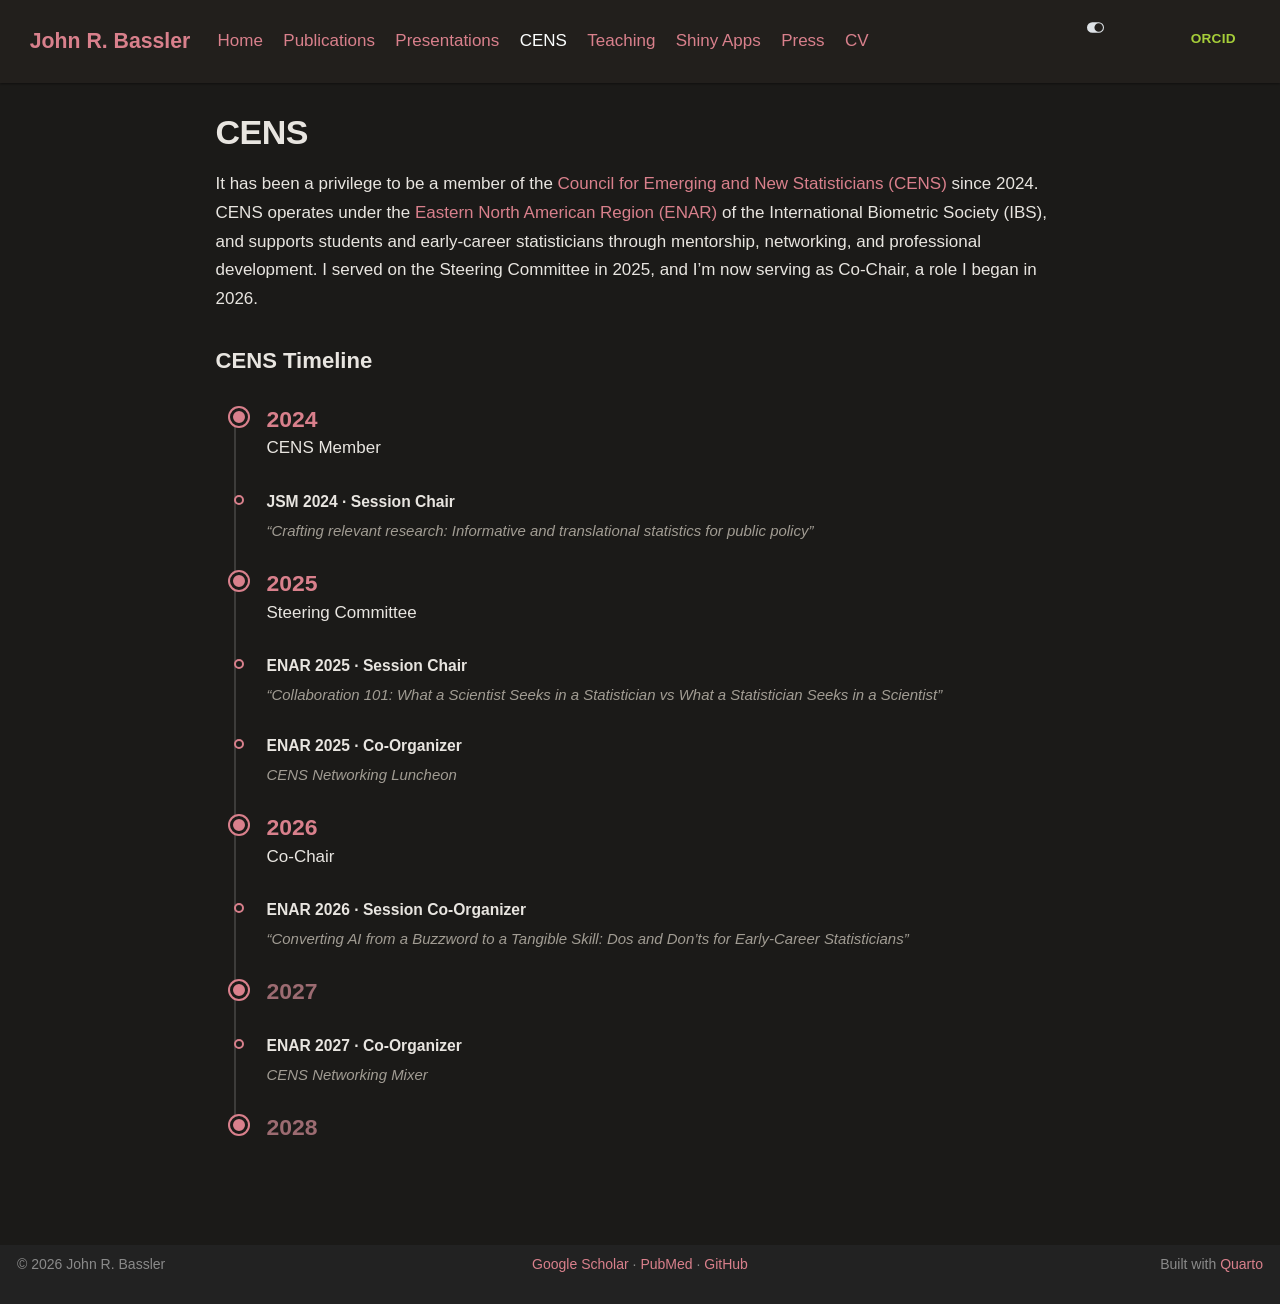
==== cens.html @ 7fc3a3b0 "deploy: a7e126a57ec2db578ddbc0d10b28a6a146c300bd" ====
<!DOCTYPE html>
<html xmlns="http://www.w3.org/1999/xhtml" lang="en" xml:lang="en"><head>

<meta charset="utf-8">
<meta name="generator" content="quarto-1.10.18">

<meta name="viewport" content="width=device-width, initial-scale=1.0, user-scalable=yes">


<title>CENS – John R. Bassler</title>
<style>
/* Default styles provided by pandoc.
** See https://pandoc.org/MANUAL.html#variables-for-html for config info.
*/
span.smallcaps{font-variant: small-caps;}
div.columns{display: flex; gap: 1.5em;}
div.column{flex: auto;}
@media screen {
div.columns{gap: min(4vw, 1.5em);}
div.column{overflow-x: auto;}
}
div.hanging-indent{margin-left: 1.5em; text-indent: -1.5em;}
ul.task-list{list-style: none;}
ul.task-list li input[type="checkbox"] {
  width: 0.8em;
  margin: 0 0.8em 0.2em -1em; /* quarto-specific, see https://github.com/quarto-dev/quarto-cli/issues/4556 */ 
  vertical-align: middle;
}
</style>


<script src="site_libs/quarto-nav/quarto-nav.js"></script>
<script src="site_libs/quarto-nav/headroom.min.js"></script>
<script src="site_libs/clipboard/clipboard.min.js"></script>
<script src="site_libs/quarto-search/autocomplete.umd.js"></script>
<script src="site_libs/quarto-search/fuse.min.js"></script>
<script src="site_libs/quarto-search/quarto-search.js"></script>
<meta name="quarto:offset" content="./">
<link href="./files/favicon.png" rel="icon" type="image/png">
<script src="site_libs/quarto-html/quarto.js" type="module"></script>
<script src="site_libs/quarto-html/tabsets/tabsets.js" type="module"></script>
<script src="site_libs/quarto-html/popper.min.js"></script>
<script src="site_libs/quarto-html/tippy.umd.min.js"></script>
<script src="site_libs/quarto-html/anchor.min.js"></script>
<link href="site_libs/quarto-html/tippy.css" rel="stylesheet">
<link href="site_libs/quarto-html/quarto-syntax-highlighting-64a204ab8560d761af7679ceaba22944.css" rel="stylesheet" class="quarto-color-scheme" id="quarto-text-highlighting-styles">
<link href="site_libs/quarto-html/quarto-syntax-highlighting-dark-b85bc7c33db8c58e0ec93c3465666fed.css" rel="stylesheet" class="quarto-color-scheme quarto-color-alternate" id="quarto-text-highlighting-styles">
<script src="site_libs/bootstrap/bootstrap.min.js"></script>
<link href="site_libs/bootstrap/bootstrap-icons.css" rel="stylesheet">
<link href="site_libs/bootstrap/bootstrap-408814f7dd4a11d9b47707c87b409cac.min.css" rel="stylesheet" append-hash="true" class="quarto-color-scheme" id="quarto-bootstrap" data-mode="light">
<link href="site_libs/bootstrap/bootstrap-dark-299571338ad8ed2005f75380b74be24e.min.css" rel="stylesheet" append-hash="true" class="quarto-color-scheme quarto-color-alternate" id="quarto-bootstrap" data-mode="dark">
<script id="quarto-search-options" type="application/json">{
  "location": "navbar",
  "copy-button": false,
  "collapse-after": 3,
  "panel-placement": "end",
  "type": "overlay",
  "limit": 50,
  "keyboard-shortcut": [
    "f",
    "/",
    "s"
  ],
  "show-item-context": false,
  "language": {
    "search-no-results-text": "No results",
    "search-matching-documents-text": "matching documents",
    "search-copy-link-title": "Copy link to search",
    "search-hide-matches-text": "Hide additional matches",
    "search-more-match-text": "more match in this document",
    "search-more-matches-text": "more matches in this document",
    "search-clear-button-title": "Clear",
    "search-text-placeholder": "",
    "search-detached-cancel-button-title": "Cancel",
    "search-submit-button-title": "Submit",
    "search-label": "Search"
  }
}</script>
<!-- GoatCounter: lightweight, privacy-respecting page-view analytics
     (https://www.goatcounter.com). No cookies, no personal data
     retained, so no cookie-consent banner is needed. Included
     site-wide via format.html.include-in-header in _quarto.yml. -->
<script data-goatcounter="https://johnbassler.goatcounter.com/count" async="" src="//gc.zgo.at/count.js"></script>


<link rel="stylesheet" href="styles.css">
<meta property="og:title" content="CENS – John R. Bassler">
<meta property="og:description" content="Clinical Database Manager II, UAB Center for AIDS Research. Spatial and survival statistical methods for HIV care outcomes in Alabama and the Deep South.">
<meta property="og:image" content="https://www.johnrbassler.com/files/og-image.png">
<meta property="og:site_name" content="John R. Bassler">
<meta property="og:image:height" content="630">
<meta property="og:image:width" content="1200">
<meta name="twitter:title" content="CENS – John R. Bassler">
<meta name="twitter:description" content="Clinical Database Manager II, UAB Center for AIDS Research. Spatial and survival statistical methods for HIV care outcomes in Alabama and the Deep South.">
<meta name="twitter:image" content="https://www.johnrbassler.com/files/og-image.png">
<meta name="twitter:image-height" content="630">
<meta name="twitter:image-width" content="1200">
<meta name="twitter:card" content="summary_large_image">
</head>

<body class="nav-fixed fullcontent quarto-dark"><script id="quarto-html-before-body" type="application/javascript">
    const toggleBodyColorMode = (bsSheetEl) => {
      const mode = bsSheetEl.getAttribute("data-mode");
      const bodyEl = window.document.querySelector("body");
      if (mode === "dark") {
        bodyEl.classList.add("quarto-dark");
        bodyEl.classList.remove("quarto-light");
      } else {
        bodyEl.classList.add("quarto-light");
        bodyEl.classList.remove("quarto-dark");
      }
    }
    const toggleBodyColorPrimary = () => {
      const bsSheetEl = window.document.querySelector("link#quarto-bootstrap:not([rel=disabled-stylesheet])");
      if (bsSheetEl) {
        toggleBodyColorMode(bsSheetEl);
      }
    }
    const setColorSchemeToggle = (alternate) => {
      const toggles = window.document.querySelectorAll('.quarto-color-scheme-toggle');
      for (let i=0; i < toggles.length; i++) {
        const toggle = toggles[i];
        if (toggle) {
          if (alternate) {
            toggle.classList.add("alternate");
          } else {
            toggle.classList.remove("alternate");
          }
        }
      }
    };
    const toggleColorMode = (alternate) => {
      // Switch the stylesheets
      const primaryStylesheets = window.document.querySelectorAll('link.quarto-color-scheme:not(.quarto-color-alternate)');
      const alternateStylesheets = window.document.querySelectorAll('link.quarto-color-scheme.quarto-color-alternate');
      manageTransitions('#quarto-margin-sidebar .nav-link', false);
      if (alternate) {
        // note: dark is layered on light, we don't disable primary!
        enableStylesheet(alternateStylesheets);
        for (const sheetNode of alternateStylesheets) {
          if (sheetNode.id === "quarto-bootstrap") {
            toggleBodyColorMode(sheetNode);
          }
        }
      } else {
        disableStylesheet(alternateStylesheets);
        enableStylesheet(primaryStylesheets)
        toggleBodyColorPrimary();
      }
      manageTransitions('#quarto-margin-sidebar .nav-link', true);
      // Switch the toggles
      setColorSchemeToggle(alternate)
      // Hack to workaround the fact that safari doesn't
      // properly recolor the scrollbar when toggling (#1455)
      if (navigator.userAgent.indexOf('Safari') > 0 && navigator.userAgent.indexOf('Chrome') == -1) {
        manageTransitions("body", false);
        window.scrollTo(0, 1);
        setTimeout(() => {
          window.scrollTo(0, 0);
          manageTransitions("body", true);
        }, 40);
      }
    }
    const disableStylesheet = (stylesheets) => {
      for (let i=0; i < stylesheets.length; i++) {
        const stylesheet = stylesheets[i];
        stylesheet.rel = 'disabled-stylesheet';
      }
    }
    const enableStylesheet = (stylesheets) => {
      for (let i=0; i < stylesheets.length; i++) {
        const stylesheet = stylesheets[i];
        if(stylesheet.rel !== 'stylesheet') { // for Chrome, which will still FOUC without this check
          stylesheet.rel = 'stylesheet';
        }
      }
    }
    const manageTransitions = (selector, allowTransitions) => {
      const els = window.document.querySelectorAll(selector);
      for (let i=0; i < els.length; i++) {
        const el = els[i];
        if (allowTransitions) {
          el.classList.remove('notransition');
        } else {
          el.classList.add('notransition');
        }
      }
    }
    const isFileUrl = () => {
      return window.location.protocol === 'file:';
    }
    const hasAlternateSentinel = () => {
      let styleSentinel = getColorSchemeSentinel();
      if (styleSentinel !== null) {
        return styleSentinel === "alternate";
      } else {
        return false;
      }
    }
    const setStyleSentinel = (alternate) => {
      const value = alternate ? "alternate" : "default";
      if (!isFileUrl()) {
        window.localStorage.setItem("quarto-color-scheme", value);
      } else {
        localAlternateSentinel = value;
      }
    }
    const getColorSchemeSentinel = () => {
      if (!isFileUrl()) {
        const storageValue = window.localStorage.getItem("quarto-color-scheme");
        return storageValue != null ? storageValue : localAlternateSentinel;
      } else {
        return localAlternateSentinel;
      }
    }
    const toggleGiscusIfUsed = (isAlternate, darkModeDefault) => {
      const baseTheme = document.querySelector('#giscus-base-theme')?.value ?? 'light';
      const alternateTheme = document.querySelector('#giscus-alt-theme')?.value ?? 'dark';
      let newTheme = '';
      if(authorPrefersDark) {
        newTheme = isAlternate ? baseTheme : alternateTheme;
      } else {
        newTheme = isAlternate ? alternateTheme : baseTheme;
      }
      const changeGiscusTheme = () => {
        // From: https://github.com/giscus/giscus/issues/336
        const sendMessage = (message) => {
          const iframe = document.querySelector('iframe.giscus-frame');
          if (!iframe) return;
          iframe.contentWindow.postMessage({ giscus: message }, 'https://giscus.app');
        }
        sendMessage({
          setConfig: {
            theme: newTheme
          }
        });
      }
      const isGiscussLoaded = window.document.querySelector('iframe.giscus-frame') !== null;
      if (isGiscussLoaded) {
        changeGiscusTheme();
      }
    };
    const authorPrefersDark = true;
    const darkModeDefault = authorPrefersDark;
    let localAlternateSentinel = darkModeDefault ? 'alternate' : 'default';
    // Dark / light mode switch
    window.quartoToggleColorScheme = () => {
      // Read the current dark / light value
      let toAlternate = !hasAlternateSentinel();
      toggleColorMode(toAlternate);
      setStyleSentinel(toAlternate);
      toggleGiscusIfUsed(toAlternate, darkModeDefault);
      window.dispatchEvent(new Event('resize'));
    };
    // Switch to dark mode if need be
    if (hasAlternateSentinel()) {
      toggleColorMode(true);
    } else {
      toggleColorMode(false);
    }
  </script>

<div id="quarto-search-results"></div>
  <header id="quarto-header" class="headroom fixed-top">
    <nav class="navbar navbar-expand-lg " data-bs-theme="dark">
      <div class="navbar-container container-fluid">
      <div class="navbar-brand-container mx-auto">
    <a class="navbar-brand" href="./index.html">
    <span class="navbar-title">John R. Bassler</span>
    </a>
  </div>
            <div id="quarto-search" class="" title="Search"></div>
          <button class="navbar-toggler" type="button" data-bs-toggle="collapse" data-bs-target="#navbarCollapse" aria-controls="navbarCollapse" role="menu" aria-expanded="false" aria-label="Toggle navigation" onclick="if (window.quartoToggleHeadroom) { window.quartoToggleHeadroom(); }">
  <span class="navbar-toggler-icon"></span>
</button>
          <div class="collapse navbar-collapse" id="navbarCollapse">
            <ul class="navbar-nav navbar-nav-scroll me-auto">
  <li class="nav-item">
    <a class="nav-link" href="./index.html"> 
<span class="menu-text">Home</span></a>
  </li>  
  <li class="nav-item">
    <a class="nav-link" href="./publications.html"> 
<span class="menu-text">Publications</span></a>
  </li>  
  <li class="nav-item">
    <a class="nav-link" href="./talks.html"> 
<span class="menu-text">Presentations</span></a>
  </li>  
  <li class="nav-item">
    <a class="nav-link active" href="./cens.html" aria-current="page"> 
<span class="menu-text">CENS</span></a>
  </li>  
  <li class="nav-item">
    <a class="nav-link" href="./teaching.html"> 
<span class="menu-text">Teaching</span></a>
  </li>  
  <li class="nav-item">
    <a class="nav-link" href="./shiny-apps.html"> 
<span class="menu-text">Shiny Apps</span></a>
  </li>  
  <li class="nav-item">
    <a class="nav-link" href="./press.html"> 
<span class="menu-text">Press</span></a>
  </li>  
  <li class="nav-item">
    <a class="nav-link" href="./cv.html"> 
<span class="menu-text">CV</span></a>
  </li>  
</ul>
            <ul class="navbar-nav navbar-nav-scroll ms-auto">
  <li class="nav-item compact">
    <a class="nav-link" href="https://scholar.google.com/citations?user=0GkEp_cAAAAJ&amp;hl=en"> <i class="bi bi-mortarboard-fill" role="img" aria-label="Google Scholar">
</i> 
<span class="menu-text"></span></a>
  </li>  
  <li class="nav-item compact">
    <a class="nav-link" href="https://github.com/JRBassler"> <i class="bi bi-github" role="img" aria-label="GitHub">
</i> 
<span class="menu-text"></span></a>
  </li>  
  <li class="nav-item compact">
    <a class="nav-link" href="https://www.linkedin.com/in/john-bassler-drph/"> <i class="bi bi-linkedin" role="img" aria-label="LinkedIn">
</i> 
<span class="menu-text"></span></a>
  </li>  
  <li class="nav-item compact">
    <a class="nav-link" href="mailto:johnrbassler@gmail.com"> <i class="bi bi-envelope" role="img" aria-label="Email">
</i> 
<span class="menu-text"></span></a>
  </li>  
  <li class="nav-item">
    <a class="nav-link" href="https://orcid.org/0000-0003-2277-9388"> 
<span class="menu-text">ORCID</span></a>
  </li>  
</ul>
          </div> <!-- /navcollapse -->
            <div class="quarto-navbar-tools">
  <a href="" class="quarto-color-scheme-toggle quarto-navigation-tool  px-1" onclick="window.quartoToggleColorScheme(); return false;" title="Toggle dark mode"><i class="bi"></i></a>
</div>
      </div> <!-- /container-fluid -->
    </nav>
</header>
<!-- content -->
<div id="quarto-content" class="quarto-container page-columns page-rows-contents page-layout-article page-navbar">
<!-- sidebar -->
<!-- margin-sidebar -->
    
<!-- main -->
<main class="content" id="quarto-document-content">


<header id="title-block-header" class="quarto-title-block default">
<div class="quarto-title">
<h1 class="title">CENS</h1>
</div>



<div class="quarto-title-meta">

    
  
    
  </div>
  


</header>


<p>It has been a privilege to be a member of the <a href="https://cens-enar.github.io/cens_website/">Council for Emerging and New Statisticians (CENS)</a> since 2024. CENS operates under the <a href="https://www.enar.org/">Eastern North American Region (ENAR)</a> of the International Biometric Society (IBS), and supports students and early-career statisticians through mentorship, networking, and professional development. I served on the Steering Committee in 2025, and I’m now serving as Co-Chair, a role I began in 2026.</p>
<section id="cens-timeline" class="level2">
<h2 class="anchored" data-anchor-id="cens-timeline">CENS Timeline</h2>
<div class="cens-timeline">
<div class="cens-timeline-item cens-timeline-milestone">
<div class="cens-timeline-dot">

</div>
<div class="cens-timeline-content">
<div class="cens-timeline-year">
2024
</div>
<div class="cens-timeline-role">
CENS Member
</div>
</div>
</div>
<div class="cens-timeline-item cens-timeline-event">
<div class="cens-timeline-dot">

</div>
<div class="cens-timeline-content">
<div class="cens-timeline-event-title">
JSM 2024 · Session Chair
</div>
<div class="cens-timeline-event-desc">
“Crafting relevant research: Informative and translational statistics for public policy”
</div>
</div>
</div>
<div class="cens-timeline-item cens-timeline-milestone">
<div class="cens-timeline-dot">

</div>
<div class="cens-timeline-content">
<div class="cens-timeline-year">
2025
</div>
<div class="cens-timeline-role">
Steering Committee
</div>
</div>
</div>
<div class="cens-timeline-item cens-timeline-event">
<div class="cens-timeline-dot">

</div>
<div class="cens-timeline-content">
<div class="cens-timeline-event-title">
ENAR 2025 · Session Chair
</div>
<div class="cens-timeline-event-desc">
“Collaboration 101: What a Scientist Seeks in a Statistician vs What a Statistician Seeks in a Scientist”
</div>
</div>
</div>
<div class="cens-timeline-item cens-timeline-event">
<div class="cens-timeline-dot">

</div>
<div class="cens-timeline-content">
<div class="cens-timeline-event-title">
ENAR 2025 · Co-Organizer
</div>
<div class="cens-timeline-event-desc">
CENS Networking Luncheon
</div>
</div>
</div>
<div class="cens-timeline-item cens-timeline-milestone">
<div class="cens-timeline-dot">

</div>
<div class="cens-timeline-content">
<div class="cens-timeline-year">
2026
</div>
<div class="cens-timeline-role">
Co-Chair
</div>
</div>
</div>
<div class="cens-timeline-item cens-timeline-event">
<div class="cens-timeline-dot">

</div>
<div class="cens-timeline-content">
<div class="cens-timeline-event-title">
ENAR 2026 · Session Co-Organizer
</div>
<div class="cens-timeline-event-desc">
“Converting AI from a Buzzword to a Tangible Skill: Dos and Don’ts for Early-Career Statisticians”
</div>
</div>
</div>
<div class="cens-timeline-item cens-timeline-milestone cens-timeline-milestone-open">
<div class="cens-timeline-dot">

</div>
<div class="cens-timeline-content">
<div class="cens-timeline-year">
2027
</div>
</div>
</div>
<div class="cens-timeline-item cens-timeline-event">
<div class="cens-timeline-dot">

</div>
<div class="cens-timeline-content">
<div class="cens-timeline-event-title">
ENAR 2027 · Co-Organizer
</div>
<div class="cens-timeline-event-desc">
CENS Networking Mixer
</div>
</div>
</div>
<div class="cens-timeline-item cens-timeline-milestone cens-timeline-milestone-open">
<div class="cens-timeline-dot">

</div>
<div class="cens-timeline-content">
<div class="cens-timeline-year">
2028
</div>
</div>
</div>
</div>


</section>

</main> <!-- /main -->
<script id="quarto-html-after-body" type="application/javascript">
  window.document.addEventListener("DOMContentLoaded", function (event) {
    // Ensure there is a toggle, if there isn't float one in the top right
    if (window.document.querySelector('.quarto-color-scheme-toggle') === null) {
      const a = window.document.createElement('a');
      a.classList.add('top-right');
      a.classList.add('quarto-color-scheme-toggle');
      a.href = "";
      a.onclick = function() { try { window.quartoToggleColorScheme(); } catch {} return false; };
      const i = window.document.createElement("i");
      i.classList.add('bi');
      a.appendChild(i);
      window.document.body.appendChild(a);
    }
    setColorSchemeToggle(hasAlternateSentinel())
    const icon = "";
    const anchorJS = new window.AnchorJS();
    anchorJS.options = {
      placement: 'right',
      icon: icon
    };
    anchorJS.add('.anchored');
    const isCodeAnnotation = (el) => {
      for (const clz of el.classList) {
        if (clz.startsWith('code-annotation-')) {                     
          return true;
        }
      }
      return false;
    }
    const onCopySuccess = function(e) {
      // button target
      const button = e.trigger;
      // don't keep focus
      button.blur();
      // flash "checked"
      button.classList.add('code-copy-button-checked');
      var currentTitle = button.getAttribute("title");
      button.setAttribute("title", "Copied!");
      let tooltip;
      if (window.bootstrap) {
        button.setAttribute("data-bs-toggle", "tooltip");
        button.setAttribute("data-bs-placement", "left");
        button.setAttribute("data-bs-title", "Copied!");
        tooltip = new bootstrap.Tooltip(button, 
          { trigger: "manual", 
            customClass: "code-copy-button-tooltip",
            offset: [0, -8]});
        tooltip.show();    
      }
      setTimeout(function() {
        if (tooltip) {
          tooltip.hide();
          button.removeAttribute("data-bs-title");
          button.removeAttribute("data-bs-toggle");
          button.removeAttribute("data-bs-placement");
        }
        button.setAttribute("title", currentTitle);
        button.classList.remove('code-copy-button-checked');
      }, 1000);
      // clear code selection
      e.clearSelection();
    }
    const getTextToCopy = function(trigger) {
      const outerScaffold = trigger.parentElement.cloneNode(true);
      const codeEl = outerScaffold.querySelector('code');
      for (const childEl of codeEl.children) {
        if (isCodeAnnotation(childEl)) {
          childEl.remove();
        }
      }
      return codeEl.innerText;
    }
    const clipboard = new window.ClipboardJS('.code-copy-button:not([data-in-quarto-modal])', {
      text: getTextToCopy
    });
    clipboard.on('success', onCopySuccess);
    if (window.document.getElementById('quarto-embedded-source-code-modal')) {
      const clipboardModal = new window.ClipboardJS('.code-copy-button[data-in-quarto-modal]', {
        text: getTextToCopy,
        container: window.document.getElementById('quarto-embedded-source-code-modal')
      });
      clipboardModal.on('success', onCopySuccess);
    }
      var localhostRegex = new RegExp(/^(?:http|https):\/\/localhost\:?[0-9]*\//);
      var mailtoRegex = new RegExp(/^mailto:/);
        var filterRegex = new RegExp("https:\/\/www\.johnrbassler\.com");
      var isInternal = (href) => {
          return filterRegex.test(href) || localhostRegex.test(href) || mailtoRegex.test(href);
      }
      // Inspect non-navigation links and adorn them if external
     var links = window.document.querySelectorAll('a[href]:not(.nav-link):not(.navbar-brand):not(.toc-action):not(.sidebar-link):not(.sidebar-item-toggle):not(.pagination-link):not(.no-external):not([aria-hidden]):not(.dropdown-item):not(.quarto-navigation-tool):not(.about-link)');
      for (var i=0; i<links.length; i++) {
        const link = links[i];
        if (!isInternal(link.href)) {
          // undo the damage that might have been done by quarto-nav.js in the case of
          // links that we want to consider external
          if (link.dataset.originalHref !== undefined) {
            link.href = link.dataset.originalHref;
          }
            // target, if specified
            link.setAttribute("target", "_blank");
            if (link.getAttribute("rel") === null) {
              link.setAttribute("rel", "noopener");
            }
        }
      }
    function tippyHover(el, contentFn, onTriggerFn, onUntriggerFn) {
      const config = {
        allowHTML: true,
        maxWidth: 500,
        delay: 100,
        arrow: false,
        appendTo: function(el) {
            return el.parentElement;
        },
        interactive: true,
        interactiveBorder: 10,
        theme: 'quarto',
        placement: 'bottom-start',
      };
      if (contentFn) {
        config.content = contentFn;
      }
      if (onTriggerFn) {
        config.onTrigger = onTriggerFn;
      }
      if (onUntriggerFn) {
        config.onUntrigger = onUntriggerFn;
      }
      window.tippy(el, config); 
    }
    const noterefs = window.document.querySelectorAll('a[role="doc-noteref"]');
    for (var i=0; i<noterefs.length; i++) {
      const ref = noterefs[i];
      tippyHover(ref, function() {
        // use id or data attribute instead here
        let href = ref.getAttribute('data-footnote-href') || ref.getAttribute('href');
        try { href = new URL(href).hash; } catch {}
        const id = href.replace(/^#\/?/, "");
        const note = window.document.getElementById(id);
        if (note) {
          return note.innerHTML;
        } else {
          return "";
        }
      });
    }
    const xrefs = window.document.querySelectorAll('a.quarto-xref');
    const processXRef = (id, note) => {
      // Strip column container classes
      const stripColumnClz = (el) => {
        el.classList.remove("page-full", "page-columns");
        if (el.children) {
          for (const child of el.children) {
            stripColumnClz(child);
          }
        }
      }
      stripColumnClz(note)
      if (id === null || id.startsWith('sec-')) {
        // Special case sections, only their first couple elements
        const container = document.createElement("div");
        if (note.children && note.children.length > 2) {
          container.appendChild(note.children[0].cloneNode(true));
          for (let i = 1; i < note.children.length; i++) {
            const child = note.children[i];
            if (child.tagName === "P" && child.innerText === "") {
              continue;
            } else {
              container.appendChild(child.cloneNode(true));
              break;
            }
          }
          if (window.Quarto?.typesetMath) {
            window.Quarto.typesetMath(container);
          }
          return container.innerHTML
        } else {
          if (window.Quarto?.typesetMath) {
            window.Quarto.typesetMath(note);
          }
          return note.innerHTML;
        }
      } else {
        // Remove any anchor links if they are present
        const anchorLink = note.querySelector('a.anchorjs-link');
        if (anchorLink) {
          anchorLink.remove();
        }
        if (window.Quarto?.typesetMath) {
          window.Quarto.typesetMath(note);
        }
        if (note.classList.contains("callout")) {
          return note.outerHTML;
        } else {
          return note.innerHTML;
        }
      }
    }
    for (var i=0; i<xrefs.length; i++) {
      const xref = xrefs[i];
      tippyHover(xref, undefined, function(instance) {
        instance.disable();
        let url = xref.getAttribute('href');
        let hash = undefined; 
        if (url.startsWith('#')) {
          hash = url;
        } else {
          try { hash = new URL(url).hash; } catch {}
        }
        if (hash) {
          const id = hash.replace(/^#\/?/, "");
          const note = window.document.getElementById(id);
          if (note !== null) {
            try {
              const html = processXRef(id, note.cloneNode(true));
              instance.setContent(html);
            } finally {
              instance.enable();
              instance.show();
            }
          } else {
            // See if we can fetch this
            fetch(url.split('#')[0])
            .then(res => res.text())
            .then(html => {
              const parser = new DOMParser();
              const htmlDoc = parser.parseFromString(html, "text/html");
              const note = htmlDoc.getElementById(id);
              if (note !== null) {
                const html = processXRef(id, note);
                instance.setContent(html);
              } 
            }).finally(() => {
              instance.enable();
              instance.show();
            });
          }
        } else {
          // See if we can fetch a full url (with no hash to target)
          // This is a special case and we should probably do some content thinning / targeting
          fetch(url)
          .then(res => res.text())
          .then(html => {
            const parser = new DOMParser();
            const htmlDoc = parser.parseFromString(html, "text/html");
            const note = htmlDoc.querySelector('main.content');
            if (note !== null) {
              // This should only happen for chapter cross references
              // (since there is no id in the URL)
              // remove the first header
              if (note.children.length > 0 && note.children[0].tagName === "HEADER") {
                note.children[0].remove();
              }
              const html = processXRef(null, note);
              instance.setContent(html);
            } 
          }).finally(() => {
            instance.enable();
            instance.show();
          });
        }
      }, function(instance) {
      });
    }
        let selectedAnnoteEl;
        const selectorForAnnotation = ( cell, annotation) => {
          let cellAttr = 'data-code-cell="' + cell + '"';
          let lineAttr = 'data-code-annotation="' +  annotation + '"';
          const selector = 'span[' + cellAttr + '][' + lineAttr + ']';
          return selector;
        }
        const selectCodeLines = (annoteEl) => {
          const doc = window.document;
          const targetCell = annoteEl.getAttribute("data-target-cell");
          const targetAnnotation = annoteEl.getAttribute("data-target-annotation");
          const annoteSpan = window.document.querySelector(selectorForAnnotation(targetCell, targetAnnotation));
          const lines = annoteSpan.getAttribute("data-code-lines").split(",");
          const lineIds = lines.map((line) => {
            return targetCell + "-" + line;
          })
          let top = null;
          let height = null;
          let parent = null;
          if (lineIds.length > 0) {
              //compute the position of the single el (top and bottom and make a div)
              const el = window.document.getElementById(lineIds[0]);
              top = el.offsetTop;
              height = el.offsetHeight;
              parent = el.parentElement.parentElement;
            if (lineIds.length > 1) {
              const lastEl = window.document.getElementById(lineIds[lineIds.length - 1]);
              const bottom = lastEl.offsetTop + lastEl.offsetHeight;
              height = bottom - top;
            }
            if (top !== null && height !== null && parent !== null) {
              // cook up a div (if necessary) and position it 
              let div = window.document.getElementById("code-annotation-line-highlight");
              if (div === null) {
                div = window.document.createElement("div");
                div.setAttribute("id", "code-annotation-line-highlight");
                div.style.position = 'absolute';
                parent.appendChild(div);
              }
              div.style.top = top - 2 + "px";
              div.style.height = height + 4 + "px";
              div.style.left = 0;
              let gutterDiv = window.document.getElementById("code-annotation-line-highlight-gutter");
              if (gutterDiv === null) {
                gutterDiv = window.document.createElement("div");
                gutterDiv.setAttribute("id", "code-annotation-line-highlight-gutter");
                gutterDiv.style.position = 'absolute';
                const codeCell = window.document.getElementById(targetCell);
                const gutter = codeCell.querySelector('.code-annotation-gutter');
                gutter.appendChild(gutterDiv);
              }
              gutterDiv.style.top = top - 2 + "px";
              gutterDiv.style.height = height + 4 + "px";
            }
            selectedAnnoteEl = annoteEl;
          }
        };
        const unselectCodeLines = () => {
          const elementsIds = ["code-annotation-line-highlight", "code-annotation-line-highlight-gutter"];
          elementsIds.forEach((elId) => {
            const div = window.document.getElementById(elId);
            if (div) {
              div.remove();
            }
          });
          selectedAnnoteEl = undefined;
        };
          // Handle positioning of the toggle
      window.addEventListener(
        "resize",
        throttle(() => {
          elRect = undefined;
          if (selectedAnnoteEl) {
            selectCodeLines(selectedAnnoteEl);
          }
        }, 10)
      );
      function throttle(fn, ms) {
      let throttle = false;
      let timer;
        return (...args) => {
          if(!throttle) { // first call gets through
              fn.apply(this, args);
              throttle = true;
          } else { // all the others get throttled
              if(timer) clearTimeout(timer); // cancel #2
              timer = setTimeout(() => {
                fn.apply(this, args);
                timer = throttle = false;
              }, ms);
          }
        };
      }
        // Attach click handler to the DT
        const annoteDls = window.document.querySelectorAll('dt[data-target-cell]');
        for (const annoteDlNode of annoteDls) {
          annoteDlNode.addEventListener('click', (event) => {
            const clickedEl = event.target;
            if (clickedEl !== selectedAnnoteEl) {
              unselectCodeLines();
              const activeEl = window.document.querySelector('dt[data-target-cell].code-annotation-active');
              if (activeEl) {
                activeEl.classList.remove('code-annotation-active');
              }
              selectCodeLines(clickedEl);
              clickedEl.classList.add('code-annotation-active');
            } else {
              // Unselect the line
              unselectCodeLines();
              clickedEl.classList.remove('code-annotation-active');
            }
          });
        }
    const findCites = (el) => {
      const parentEl = el.parentElement;
      if (parentEl) {
        const cites = parentEl.dataset.cites;
        if (cites) {
          return {
            el,
            cites: cites.split(' ')
          };
        } else {
          return findCites(el.parentElement)
        }
      } else {
        return undefined;
      }
    };
    var bibliorefs = window.document.querySelectorAll('a[role="doc-biblioref"]');
    for (var i=0; i<bibliorefs.length; i++) {
      const ref = bibliorefs[i];
      const citeInfo = findCites(ref);
      if (citeInfo) {
        tippyHover(citeInfo.el, function() {
          var popup = window.document.createElement('div');
          citeInfo.cites.forEach(function(cite) {
            var citeDiv = window.document.createElement('div');
            citeDiv.classList.add('hanging-indent');
            citeDiv.classList.add('csl-entry');
            var biblioDiv = window.document.getElementById('ref-' + cite);
            if (biblioDiv) {
              citeDiv.innerHTML = biblioDiv.innerHTML;
            }
            popup.appendChild(citeDiv);
          });
          return popup.innerHTML;
        });
      }
    }
  });
  </script>
</div> <!-- /content -->
<footer class="footer">
  <div class="nav-footer">
    <div class="nav-footer-left">
<p>© 2026 John R. Bassler</p>
</div>   
    <div class="nav-footer-center">
<p><a href="https://scholar.google.com/citations?user=0GkEp_cAAAAJ&amp;hl=en">Google Scholar</a> · <a href="https://www.ncbi.nlm.nih.gov/myncbi/john.bassler.2/bibliography/public/">PubMed</a> · <a href="https://github.com/JRBassler">GitHub</a></p>
</div>
    <div class="nav-footer-right">
<p>Built with <a href="https://quarto.org">Quarto</a></p>
</div>
  </div>
</footer>
<script>
// Quarto always renders the light/dark toggle inside its own
// .quarto-navbar-tools element, which sits after the icon links
// (Google Scholar / GitHub / LinkedIn / email) rather than before
// them, and there's no theme/navbar YAML option to change that
// ordering. This runs on every page (included site-wide via
// format.html.include-after-body in _quarto.yml) and simply moves
// the already-rendered toggle button to be the first item in that
// icon list instead, so it reads left-to-right as: toggle, Google
// Scholar, GitHub, LinkedIn, email, (search).
//
// This only relocates the existing DOM node — it doesn't clone or
// recreate it, so the toggle's own click handler and Quarto's
// internal wiring keep working exactly as before.
(function () {
  function moveToggle() {
    var toggle = document.querySelector(".quarto-color-scheme-toggle");
    var iconList = document.querySelector(".navbar-nav.ms-auto");
    if (!toggle || !iconList) return;

    var li = document.createElement("li");
    li.className = "nav-item compact";
    li.appendChild(toggle);
    iconList.insertBefore(li, iconList.firstChild);
  }

  if (document.readyState === "loading") {
    document.addEventListener("DOMContentLoaded", moveToggle);
  } else {
    moveToggle();
  }
})();
</script>




</body></html>
---- styles.css ----
/* ---- Base page typography ---- */
body {
  /* System font stack: uses whatever clean sans-serif font is native
     to the visitor's OS (San Francisco on Mac, Segoe UI on Windows,
     etc.) instead of loading a custom web font. Fast and modern. */
  font-family: -apple-system, BlinkMacSystemFont, "Segoe UI", Helvetica, Arial, sans-serif;
  line-height: 1.7;       
  color: #2c2c2c;         /* soft black body text */
  background-color: #f6f4f0; /* warm off-white page background */
}

/* Make sure the navbar and all headings use the same sans-serif */
.navbar,
.navbar a,
h1, h2, h3, h4, h5, h6,
.nav-link {
  font-family: -apple-system, BlinkMacSystemFont, "Segoe UI", Helvetica, Arial, sans-serif;
}

.navbar {
  background-color: #ffffff !important; /* force white nav bar even
                                            though the page body is
                                            off-white (!important
                                            overrides Quarto/Bootstrap's
                                            own navbar background rule) */
  box-shadow: 0 1px 2px rgba(0,0,0,0.04); /* faint separation line
                                              from the page below,
                                              instead of a hard border */
}

.navbar-title {
  font-weight: 700; /* bold site name ("John R. Bassler") in the nav */
}

/* ORCID nav link: ORCID's brand guidelines prohibit altering or
   recreating their green "iD" icon, and Bootstrap Icons (the library
   used for the other nav icons: Scholar/GitHub/LinkedIn/email) has no
   built-in ORCID glyph. Rather than hand-draw a restricted logo, this
   is a plain text link, styled in ORCID's own documented brand green
   (#A6CE39) and sized down slightly so it sits alongside the icon
   links without looking like a stray nav item. */
.navbar a[href="https://orcid.org/0000-0003-2277-9388"] {
  color: #A6CE39 !important;
  font-weight: 700;
  font-size: 0.8rem;
  letter-spacing: 0.02em;
}

.navbar a[href="https://orcid.org/0000-0003-2277-9388"]:hover {
  color: #8fb42f !important;
}

/* Page title (used when a .qmd sets a `title:`) and the big name
   heading in the homepage hero get the same bold, tightened look. */
h1.title, .hero h1 {
  font-weight: 700;
  letter-spacing: -0.015em; /* slightly tighter letter spacing reads
                                as more "designed" at large sizes */
}

/* All ## (h2) section headings site-wide: bold, no underline */
h2 {
  font-weight: 700;
  font-size: 1.3rem;
  border-bottom: none !important;
  padding-bottom: 0 !important;
  margin-top: 2.25rem;   /* breathing room above each new section */
  margin-bottom: 1rem;
}

/* ### (h3) sub-section headings */
h3 {
  font-weight: 600;
  font-size: 1.02rem;
  color: #555;
  text-transform: uppercase;
  letter-spacing: 0.04em;
  border-bottom: none !important;
  padding-bottom: 0 !important;
  margin-top: 1.75rem;
  margin-bottom: 0.6rem;
}

/* Links: deep maroon accent color instead of the theme's default
   blue, used everywhere */
a {
  color: #7a1f2b; /* deep maroon accent, understated */
  text-decoration: none;
}

a:hover {
  text-decoration: underline;
}

/* Buttons (e.g. the CV download button) pick up the same accent */
.btn-outline-primary {
  color: #7a1f2b !important;
  border-color: #7a1f2b !important;
}

.btn-outline-primary:hover {
  background-color: #7a1f2b !important;
  border-color: #7a1f2b !important;
  color: #ffffff !important;
}

/* Full-width banner above the name on the homepage */
.banner-img {
  display: block;
  width: 100%;
  height: auto;
  border-radius: 14px;                      /* rounded corners to match
                                                the card aesthetic */
  margin-bottom: 1.5rem;
  box-shadow: 0 4px 16px rgba(0,0,0,0.08);  /* soft drop shadow so it
                                                reads as a "panel" too */
}

/* ---- Hero / about block on the homepage ---- */
.hero,
.teaching-hero,
.shiny-hero {
  display: flex;
  flex-direction: row;
  align-items: center;   /* vertically center the headshot against
                             the (usually taller) text block */
  gap: 1.75rem;           /* spacing between headshot/visual and text */
  margin-bottom: 1.5rem;
  background: #ffffff;    /* the hero itself is a card, matching the
                              rest of the page's card-based sections */
  border-radius: 16px;
  padding: 1.5rem;
  box-shadow: 0 2px 10px rgba(0,0,0,0.06);
}

.hero-text,
.teaching-hero-text,
.shiny-hero-text {
  display: flex;
  flex-direction: column;
  gap: 0.35rem;   /* small gap between name / subtitle / affiliation */
  flex: 1;        /* take up remaining width next to the headshot/visual */
}

/* The Teaching/Shiny Apps heroes should have their canvas fill the
   full height of the card */
.teaching-hero,
.shiny-hero {
  align-items: stretch;
}

/* Teaching and Shiny Apps pages: generative canvas visuals, playing
   the same role .headshot plays in the homepage hero */
.teaching-hero-visual,
.shiny-hero-visual {
  width: 260px;
  flex-shrink: 0;
  border-radius: 14px;
  overflow: hidden;
  background: #1b1a18;
}

#lorenz-canvas,
#topo-canvas {
  display: block;
  width: 100%;
  height: 100%;
}

.hero .subtitle {
  font-size: 1.1rem;
  color: #555; /* muted gray, secondary to the bold name above it */
}

.hero .affiliation {
  color: #777; /* even more muted than the subtitle — tertiary info */
  font-size: 0.95rem;
}

.hero-links {
  margin-top: 0.75rem;
  font-size: 0.95rem;
}

.hero-links a {
  margin-right: 1rem; /* spacing between multiple inline links, if any */
}

/* Headshot photo: shown as a rounded-rectangle "card" at its natural
   aspect ratio */
.headshot {
  width: 170px;
  height: auto;
  border-radius: 16px;   /* matches the .hero card's own corner radius */
  flex-shrink: 0;   /* never let the flexbox squish the photo narrower */
  margin: 0;
  box-shadow: 0 4px 14px rgba(0,0,0,0.12);
}

/* On narrow (mobile) screens, stack the headshot above the text
   instead of side-by-side, since there isn't room for a row. */
@media (max-width: 600px) {
  .hero,
  .teaching-hero,
  .shiny-hero {
    flex-direction: column;
    align-items: flex-start;
  }
  .teaching-hero-visual,
  .shiny-hero-visual {
    width: 100%;
    height: 160px;
  }
}

/* ---- "About" section watermark/background image ---- */
.about-section {
  position: relative;   /* required so the ::before below (which is
                            `position: absolute`) is positioned
                            relative to this box, not the whole page */
  padding: 1.75rem;
  border-radius: 16px;
  overflow: hidden;      /* clips the background image to the card's
                             rounded corners instead of spilling out
                             in square corners */
  box-shadow: 0 2px 10px rgba(0,0,0,0.06);
  margin-bottom: 1.5rem;
  background: #ffffff;   /* fallback white showing through wherever
                             the watermark image is faded/transparent */
}

.about-section::before {
  content: "";           /* required for any ::before to render at all */
  position: absolute;
  inset: 0;               /* shorthand for top/right/bottom/left: 0,
                              i.e. stretch to fill the whole card */
  background-image: url('files/about-watermark.jpg');
  background-repeat: no-repeat;
  background-position: center;
  background-size: cover;   /* fill the card, cropping the image as
                                needed, rather than tiling/stretching */
  /* Tune the watermark's strength here: lower opacity = lighter/fainter,
     filter brightness > 1 washes it out further without just fading to
     transparent. Adjust these two values to taste. */
  opacity: 0.55;
  filter: brightness(1.15);
  z-index: 0;   /* sit behind the text (see the next rule) */
}

/* Everything that's an actual (direct) child of .about-section */
.about-section > * {
  position: relative;
  z-index: 1;
}

/* Animated particle "constellation" layer (tsParticles, loaded in
   index.qmd) that drifts over the topo watermark above and sits
   behind the About text below */
#about-particles {
  position: absolute;
  inset: 0;
  z-index: 0;
}

.about-section h2 {
  margin-top: 0; /* cancel the global h2 top margin here */
}

/* Research interests / Education sections on the homepage, as cards */
#research-interests,
#education {
  background: #ffffff;
  border-radius: 16px;
  padding: 1.5rem 1.75rem;
  box-shadow: 0 2px 10px rgba(0,0,0,0.06);
  margin-bottom: 1.5rem;
}

/* Dissertation/committee detail under the DrPH entry in Education */
.degree-detail {
  margin: 0.35rem 0 1rem 1.1rem;
  padding-left: 0.85rem;
  border-left: 2px solid #e5e0d8;
  font-size: 0.88rem;
  color: #6b6b6b;
}

/* ---- Publication / talk / press list entries ---- */
.pub-entry, .talk-entry {
  background: #ffffff;
  border-radius: 12px;
  padding: 1.1rem 1.25rem;
  margin-bottom: 0.9rem;   /* gap between stacked entry cards */
  box-shadow: 0 1px 4px rgba(0,0,0,0.05);
  border-bottom: none;     /* removes the old divider-line style from
                               the previous (pre-cards) design */
}

.pub-year, .talk-year {
  color: #999;    /* muted gray — a secondary detail, not the main text */
  font-size: 0.85rem;
  font-family: -apple-system, BlinkMacSystemFont, "Segoe UI", Helvetica, Arial, sans-serif;
}

.pub-journal {
  font-style: italic; /* standard citation convention for journal names */
}

.pub-links a, .talk-links a {
  font-size: 0.85rem;    /* smaller than body text — these are the
                             DOI / PubMed / download links under each
                             citation, meant to be secondary */
  font-family: -apple-system, BlinkMacSystemFont, "Segoe UI", Helvetica, Arial, sans-serif;
  margin-right: 0.75rem;  /* spacing when multiple links appear
                              side-by-side, e.g. "DOI · PubMed" */
}

/* The live citation-count number injected by publications.qmd's
   JavaScript (Semantic Scholar / Crossref lookup) */
.citation-badge {
  font-size: 0.85rem;
  font-family: -apple-system, BlinkMacSystemFont, "Segoe UI", Helvetica, Arial, sans-serif;
  color: #888;
}

.citation-badge a {
  color: #888; /* the badge is a clickable link to its source, but
                   should still read as muted/secondary, not like a
                   normal maroon link */
}

/* Altmetric's third-party widget (embed.js) renders its own SVG bar
   into this span */
.altmetric-embed {
  vertical-align: middle;
  margin-right: 0.5rem;
}

/* "Copy BibTeX" button on each Publications entry. Styled as a tiny
   outline pill rather than a text link, since it's an action
   (copies to clipboard) rather than a navigation link like the
   other items in .pub-links. */
.bibtex-copy-btn {
  font-size: 0.78rem;
  font-family: -apple-system, BlinkMacSystemFont, "Segoe UI", Helvetica, Arial, sans-serif;
  color: #7a1f2b;
  background: #ffffff;
  border: 1px solid #7a1f2b;
  border-radius: 999px;   /* fully-rounded "pill" shape */
  padding: 0.15rem 0.65rem;
  cursor: pointer;
  vertical-align: middle;
}

.bibtex-copy-btn:hover {
  background: #7a1f2b;
  color: #ffffff;
}

/* Brief "Copied!" confirmation state, shown for 1.5s after a click
   (toggled by the clipboard script in publications.qmd). Green
   instead of maroon so it reads as a distinct success confirmation. */
.bibtex-copy-btn.bibtex-copied {
  background: #2e7d4f;
  border-color: #2e7d4f;
  color: #ffffff;
}

/* Small explanatory note text that appears above certain lists (e.g.
   the citation-count disclaimer on Publications, or the intro line
   above StoryMaps/dashboards on the Presentations page). */
.section-note {
  color: #777;
  font-size: 0.9rem;
  font-family: -apple-system, BlinkMacSystemFont, "Segoe UI", Helvetica, Arial, sans-serif;
  margin-bottom: 1.25rem;
}

/* "Manuscripts in preparation / under review" entries on the
   Publications page — grayed out slightly since they're not yet
   published, to visually distinguish them from finished work. */
.in-prep {
  color: #888;
}

/* ---- Publications search/filter box ---- */
.pub-search {
  margin-bottom: 1.25rem;
}

.pub-search-input {
  width: 100%;
  box-sizing: border-box;
  font-size: 1rem;
  font-family: -apple-system, BlinkMacSystemFont, "Segoe UI", Helvetica, Arial, sans-serif;
  padding: 0.65rem 1rem;
  border-radius: 999px;   /* pill shape, echoes the Copy BibTeX buttons */
  border: 1px solid #d8d4cd;
  background: #ffffff;
  color: #2c2c2c;
}

.pub-search-input:focus {
  outline: none;
  border-color: #7a1f2b;
  box-shadow: 0 0 0 3px rgba(122,31,43,0.15);
}

.pub-search-count {
  font-size: 0.85rem;
  color: #777;
  margin-top: 0.4rem;
  padding-left: 0.25rem;
}

.pub-no-results {
  color: #777;
  font-style: italic;
}

/* Entries (and, via JS, whole ## sections) filtered out by the search
   box are removed from layout entirely rather than just visually
   hidden, so the page doesn't leave behind large gaps. */
.pub-hidden {
  display: none !important;
}

/* ---- Shiny Apps & Dashboards cards ---- */
.app-entry {
  display: flex;
  flex-direction: row;
  gap: 1.25rem;             /* space between thumbnail and text */
  align-items: flex-start;  /* align to the top, not center, since
                                descriptions vary in height */
  background: #ffffff;
  border-radius: 14px;
  padding: 1.25rem;
  margin-bottom: 1rem;
  box-shadow: 0 1px 4px rgba(0,0,0,0.05);
  border-bottom: none;   /* removes the old divider-line style */
}

.app-thumb {
  width: 190px;
  height: auto;
  border-radius: 10px;   /* rounded corners on the screenshot itself,
                             matching the card's own rounding */
  border: none;           /* the old design had a thin gray border
                              around thumbnails; the card's own shadow
                              now provides enough visual separation */
  flex-shrink: 0;         /* keep the thumbnail from being squished
                              narrower by the flexbox */
}

.app-text {
  flex: 1;   /* take up all remaining width next to the thumbnail */
}

.app-links {
  margin-top: 0.4rem;
  font-size: 0.85rem;
  font-family: -apple-system, BlinkMacSystemFont, "Segoe UI", Helvetica, Arial, sans-serif;
}

/* "Open app" link for an app that doesn't have a live URL yet — kept
   in the markup as a real link (so the layout doesn't shift once a
   URL is added) but visually disabled: grayed out and non-clickable. */
.app-link-pending {
  color: #aaa;
  pointer-events: none;   /* makes the link actually unclickable, not
                              just styled to look that way */
  cursor: default;         /* don't show a "hand" cursor on hover */
}

/* "Materials: In progress" label used on the Presentations page for
   talks that don't have a downloadable poster/slide file yet. */
.materials-pending {
  color: #aaa;
  font-size: 0.85rem;
  font-family: -apple-system, BlinkMacSystemFont, "Segoe UI", Helvetica, Arial, sans-serif;
  font-style: italic;
}

/* On narrow (mobile) screens, stack each app card's thumbnail above
   its text instead of side-by-side, and let the thumbnail grow to
   fill the available width (capped at 280px so it doesn't get huge
   on a tablet-width screen). */
@media (max-width: 600px) {
  .app-entry {
    flex-direction: column;
  }
  .app-thumb {
    width: 100%;
    max-width: 280px;
  }
  .press-thumb {
    width: 140px;
    max-width: 140px;
  }
}

/* ---- CENS timeline ---- */
.cens-timeline {
  position: relative;
  margin: 1.75rem 0 1rem 0.5rem;
  padding-left: 2.5rem;
}
 
.cens-timeline::before {
  content: "";
  position: absolute;
  left: 0.6rem;
  top: 0.5rem;
  bottom: 0.5rem;
  width: 2px;
  background: #e5e0d8;
}
 
.cens-timeline-item {
  position: relative;
}
 
.cens-timeline-milestone {
  margin-bottom: 1.5rem;
}
 
.cens-timeline-event {
  margin-bottom: 1.5rem;
}
 
.cens-timeline-dot {
  position: absolute;
  border-radius: 50%;
}
 
.cens-timeline-milestone .cens-timeline-dot {
  left: -2.15rem;
  top: 0.2rem;
  width: 18px;
  height: 18px;
  background: #7a1f2b;
  border: 3px solid #ffffff;
  box-shadow: 0 0 0 2px #7a1f2b;
}
 
.cens-timeline-event .cens-timeline-dot {
  left: -1.94rem;
  top: 0.35rem;
  width: 10px;
  height: 10px;
  background: #ffffff;
  border: 2px solid #7a1f2b;
}
 
.cens-timeline-year {
  font-size: 1.35rem;
  font-weight: 700;
  color: #7a1f2b;
  line-height: 1.3;
}
 
.cens-timeline-role {
  font-size: 1rem;
  color: #2c2c2c;
}
 
/* 2027 has no role yet */
.cens-timeline-milestone-open .cens-timeline-year {
  color: #b08a90;
}
 
.cens-timeline-event-title {
  font-weight: 600;
  font-size: 0.92rem;
  color: #2c2c2c;
}
 
.cens-timeline-event-desc {
  font-size: 0.88rem;
  font-style: italic;
  color: #777;
  margin-top: 0.15rem;
}
 
@media (max-width: 600px) {
  .cens-timeline {
    padding-left: 2rem;
  }
  .cens-timeline-milestone .cens-timeline-dot {
    left: -1.75rem;
  }
  .cens-timeline-event .cens-timeline-dot {
    left: -1.55rem;
  }
}
 
/* On narrow (mobile) screens, stack each app card's thumbnail above
   its text instead of side-by-side, and let the thumbnail grow to
   fill the available width (capped at 280px so it doesn't get huge
   on a tablet-width screen). */
@media (max-width: 600px) {
  .app-entry {
    flex-direction: column;
  }
  .app-thumb {
    width: 100%;
    max-width: 280px;
  }
  .press-thumb {
    width: 140px;
    max-width: 140px;
  }
}

/* Press page */
.press-thumb {
  width: 140px;
  height: auto;
  border-radius: 10px;
  border: none;
  flex-shrink: 0;
}

/* CV page */
embed[type="application/pdf"] {
  border-radius: 14px !important;
  box-shadow: 0 2px 10px rgba(0,0,0,0.06);
  border: none !important;
}

/* Presentations page: Leaflet map of talk locations */
#talks-map {
  height: 420px;
  width: 100%;
  border-radius: 16px;
  box-shadow: 0 2px 10px rgba(0,0,0,0.06);
  margin: 1rem 0 1.75rem;
  z-index: 0;
}

#talks-map .leaflet-popup-content {
  font-family: inherit;
  font-size: 0.92rem;
  line-height: 1.4;
}

#talks-map .leaflet-popup-content strong {
  color: #7a1f2b;
}

/* ============================================================
   Dark mode overrides
   ------------------------------------------------------------
   _quarto.yml pairs the "cosmo" light theme with Bootstrap's
   "darkly" theme and lets Quarto generate the toggle automatically
   (top-right of the navbar). Quarto marks the <body> with the class
   .quarto-dark when dark mode is active (and .quarto-light
   otherwise) — see https://quarto.org/docs/output-formats/html-themes.html.
   That switch alone repaints every stock Bootstrap element (footer,
   default buttons, etc.) correctly, since those pull their colors
   from Bootstrap variables that "darkly" redefines.
   ============================================================ */

.quarto-dark {
  color: #e8e5e0;
  background-color: #1b1a18;
}

.quarto-dark .navbar {
  background-color: #221f1c !important;
  box-shadow: 0 1px 2px rgba(0,0,0,0.4);
}

.quarto-dark h3 {
  color: #b5b0a8;
}

.quarto-dark a {
  color: #d9808c;
}

.quarto-dark .btn-outline-primary {
  color: #d9808c !important;
  border-color: #d9808c !important;
}

.quarto-dark .btn-outline-primary:hover {
  background-color: #d9808c !important;
  border-color: #d9808c !important;
  color: #1b1a18 !important;
}

.quarto-dark .hero,
.quarto-dark .teaching-hero,
.quarto-dark .shiny-hero,
.quarto-dark .about-section,
.quarto-dark #research-interests,
.quarto-dark #education,
.quarto-dark .pub-entry,
.quarto-dark .talk-entry,
.quarto-dark .app-entry {
  background: #262420;
  box-shadow: none;
  border: 1px solid rgba(255,255,255,0.08);
}

.quarto-dark .degree-detail {
  border-left-color: rgba(255,255,255,0.15);
  color: #a19c93;
}

.quarto-dark .cens-timeline::before {
  background: rgba(255,255,255,0.15);
}
 
.quarto-dark .cens-timeline-milestone .cens-timeline-dot {
  background: #d9808c;
  border-color: #1b1a18;
  box-shadow: 0 0 0 2px #d9808c;
}
 
.quarto-dark .cens-timeline-event .cens-timeline-dot {
  background: #1b1a18;
  border-color: #d9808c;
}
 
.quarto-dark .cens-timeline-year {
  color: #d9808c;
}
 
.quarto-dark .cens-timeline-role,
.quarto-dark .cens-timeline-event-title {
  color: #e8e5e0;
}
 
.quarto-dark .cens-timeline-milestone-open .cens-timeline-year {
  color: #9c6b71;
}
 
.quarto-dark .cens-timeline-event-desc {
  color: #a19c93;
}

.quarto-dark .hero .subtitle {
  color: #b5b0a8;
}

.quarto-dark .hero .affiliation {
  color: #a19c93;
}

.quarto-dark .about-section::before {
  opacity: 0.35;
  filter: brightness(0.85);
}

.quarto-dark .pub-year,
.quarto-dark .talk-year {
  color: #8a857e;
}

.quarto-dark .citation-badge,
.quarto-dark .citation-badge a,
.quarto-dark .in-prep {
  color: #94908a;
}

.quarto-dark .bibtex-copy-btn {
  color: #d9808c;
  background: #262420;
  border: 1px solid #d9808c;
}

.quarto-dark .bibtex-copy-btn:hover {
  background: #d9808c;
  color: #1b1a18;
}

.quarto-dark .section-note {
  color: #a19c93;
}

.quarto-dark .pub-search-input {
  background: #262420;
  border: 1px solid rgba(255,255,255,0.15);
  color: #e8e5e0;
}

.quarto-dark .pub-search-input:focus {
  border-color: #d9808c;
  box-shadow: 0 0 0 3px rgba(217,128,140,0.2);
}

.quarto-dark .pub-search-count,
.quarto-dark .pub-no-results {
  color: #a19c93;
}

.quarto-dark .app-link-pending,
.quarto-dark .materials-pending {
  color: #7d7972;
}

.quarto-dark embed[type="application/pdf"] {
  box-shadow: none !important;
  border: 1px solid rgba(255,255,255,0.08) !important;
}

/* Presentations page map: OpenStreetMap tiles are a fixed light
   basemap image, so they're dimmed rather than recolored to keep
   them from glaring against the dark page. Leaflet's own white UI
   chrome (zoom buttons, attribution strip, popups) gets restyled to
   match, and the popup heading picks up the same lightened accent
   used everywhere else in dark mode. */
.quarto-dark #talks-map {
  box-shadow: none;
  border: 1px solid rgba(255,255,255,0.08);
}

.quarto-dark #talks-map .leaflet-tile-pane {
  filter: brightness(0.75) saturate(0.9);
}

.quarto-dark #talks-map .leaflet-bar a,
.quarto-dark #talks-map .leaflet-control-attribution,
.quarto-dark #talks-map .leaflet-popup-content-wrapper,
.quarto-dark #talks-map .leaflet-popup-tip {
  background: #262420;
  color: #e8e5e0;
}

.quarto-dark #talks-map .leaflet-control-attribution a {
  color: #d9808c;
}

.quarto-dark #talks-map .leaflet-popup-content strong {
  color: #d9808c;
}
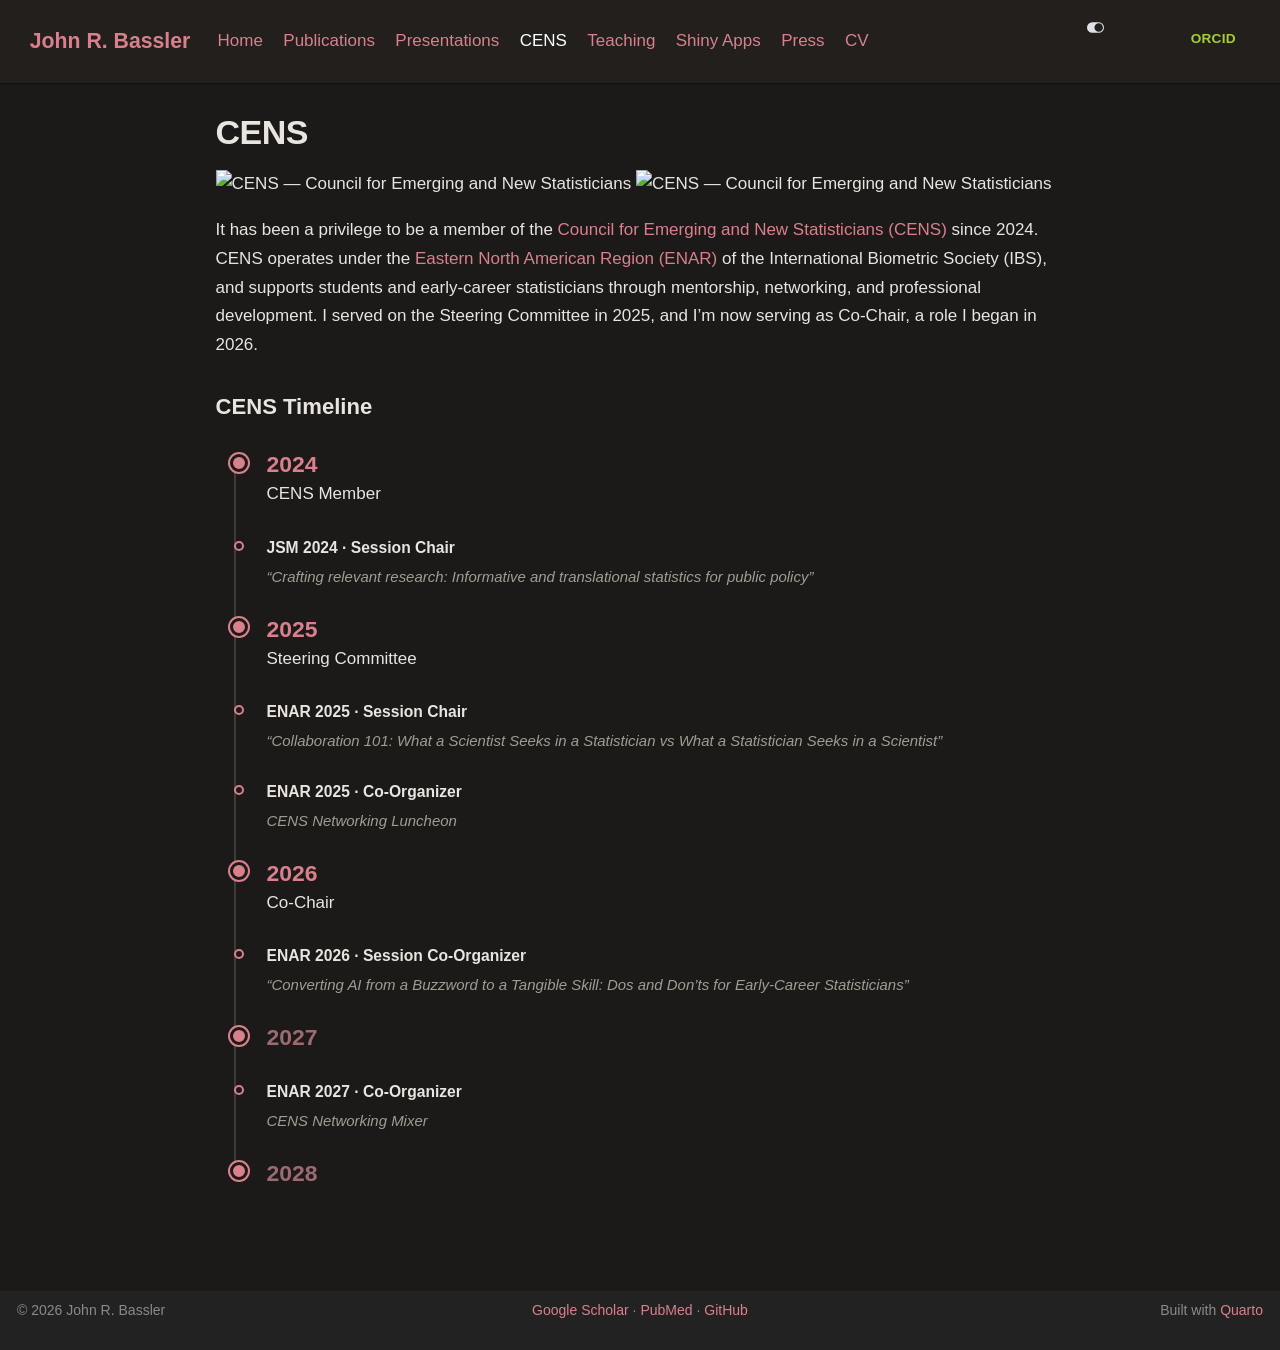
==== commit 3a49c495: "deploy: 7603b365a4bb6b40d8a3faecc7f99b73c5f35e34" ====
--- a/cens.html
+++ b/cens.html
@@ -86,15 +86,13 @@
 <link rel="stylesheet" href="styles.css">
 <meta property="og:title" content="CENS – John R. Bassler">
 <meta property="og:description" content="Clinical Database Manager II, UAB Center for AIDS Research. Spatial and survival statistical methods for HIV care outcomes in Alabama and the Deep South.">
-<meta property="og:image" content="https://www.johnrbassler.com/files/og-image.png">
+<meta property="og:image" content="https://www.johnrbassler.com/files/cens-logo.png">
 <meta property="og:site_name" content="John R. Bassler">
-<meta property="og:image:height" content="630">
-<meta property="og:image:width" content="1200">
+<meta property="og:image:alt" content="CENS — Council for Emerging and New Statisticians">
 <meta name="twitter:title" content="CENS – John R. Bassler">
 <meta name="twitter:description" content="Clinical Database Manager II, UAB Center for AIDS Research. Spatial and survival statistical methods for HIV care outcomes in Alabama and the Deep South.">
-<meta name="twitter:image" content="https://www.johnrbassler.com/files/og-image.png">
-<meta name="twitter:image-height" content="630">
-<meta name="twitter:image-width" content="1200">
+<meta name="twitter:image" content="https://www.johnrbassler.com/files/cens-logo.png">
+<meta name="twitter:image:alt" content="CENS — Council for Emerging and New Statisticians">
 <meta name="twitter:card" content="summary_large_image">
 </head>
 
@@ -369,6 +367,9 @@
 </header>
 
 
+<div class="cens-logo">
+<p><img src="files/cens-logo.png" class="cens-logo-light" alt="CENS — Council for Emerging and New Statisticians"> <img src="files/cens-logo-dark.png" class="cens-logo-dark" alt="CENS — Council for Emerging and New Statisticians"></p>
+</div>
 <p>It has been a privilege to be a member of the <a href="https://cens-enar.github.io/cens_website/">Council for Emerging and New Statisticians (CENS)</a> since 2024. CENS operates under the <a href="https://www.enar.org/">Eastern North American Region (ENAR)</a> of the International Biometric Society (IBS), and supports students and early-career statisticians through mentorship, networking, and professional development. I served on the Steering Committee in 2025, and I’m now serving as Co-Chair, a role I began in 2026.</p>
 <section id="cens-timeline" class="level2">
 <h2 class="anchored" data-anchor-id="cens-timeline">CENS Timeline</h2>
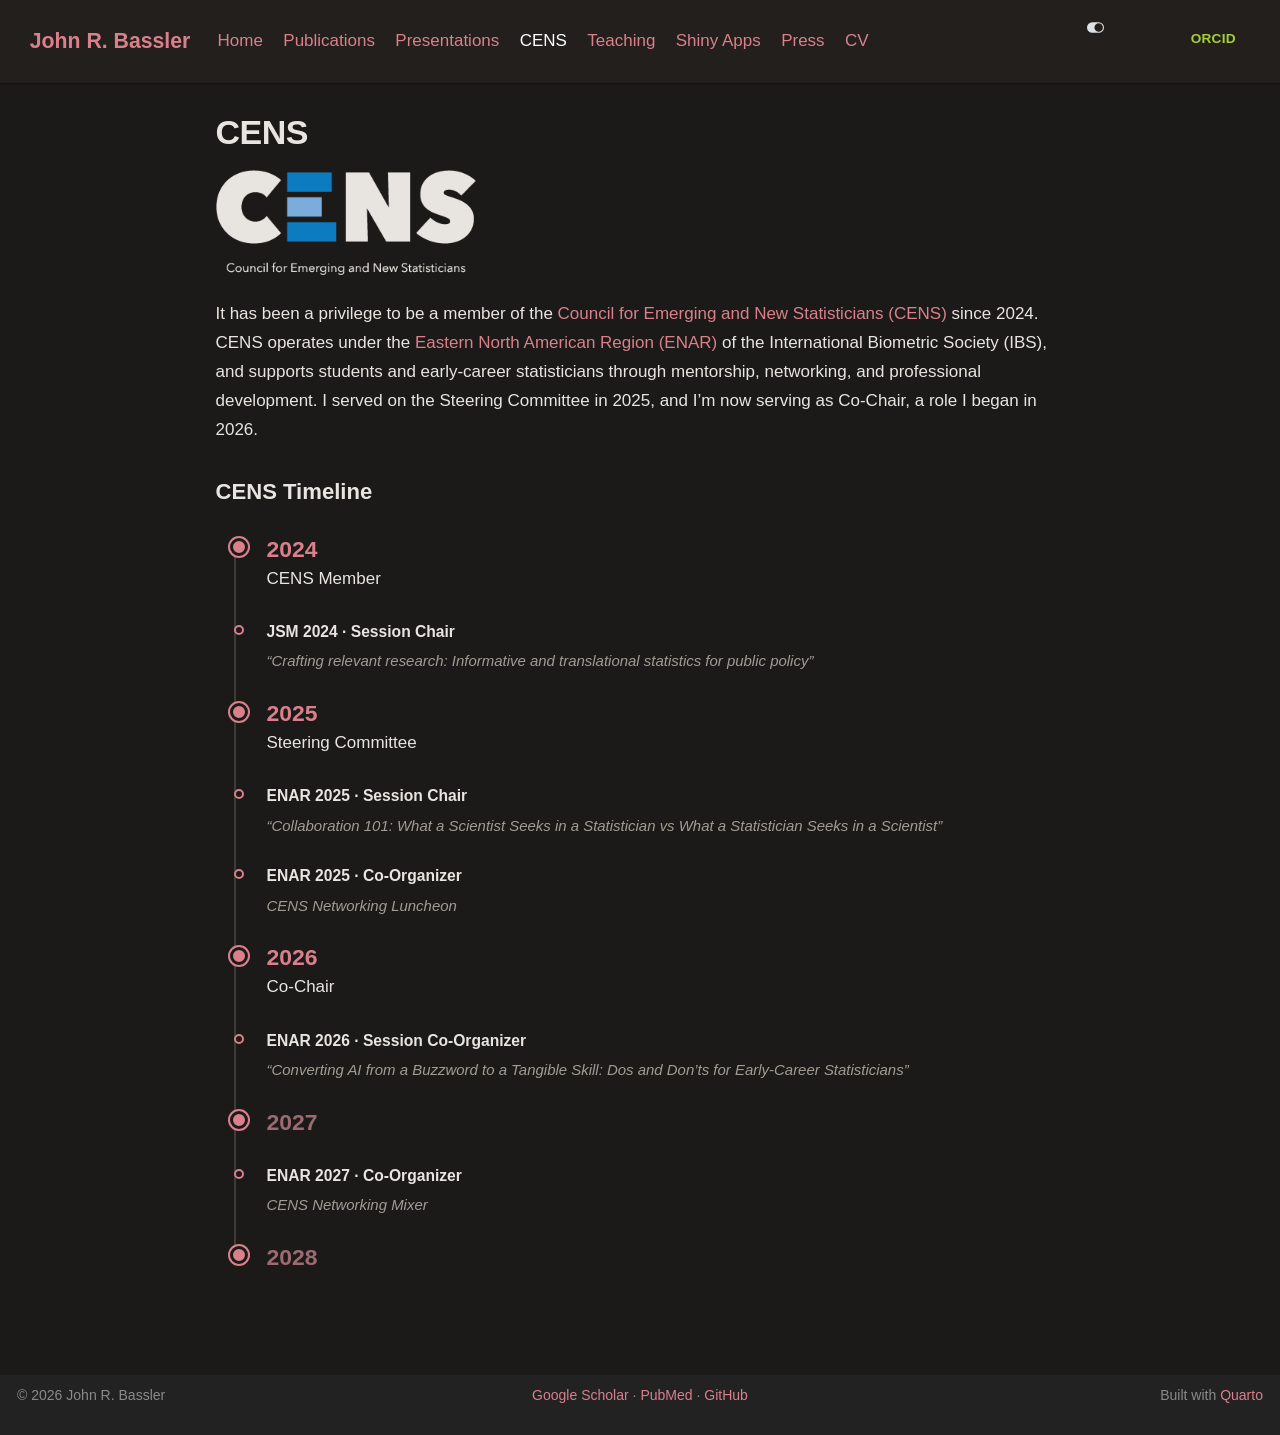
==== commit 8112fec2: "deploy: 154fe140aaa2034800d6cfc30e2922a3094fdf99" ====
--- a/cens.html
+++ b/cens.html
@@ -89,10 +89,14 @@
 <meta property="og:image" content="https://www.johnrbassler.com/files/cens-logo.png">
 <meta property="og:site_name" content="John R. Bassler">
 <meta property="og:image:alt" content="CENS — Council for Emerging and New Statisticians">
+<meta property="og:image:height" content="138">
+<meta property="og:image:width" content="342">
 <meta name="twitter:title" content="CENS – John R. Bassler">
 <meta name="twitter:description" content="Clinical Database Manager II, UAB Center for AIDS Research. Spatial and survival statistical methods for HIV care outcomes in Alabama and the Deep South.">
 <meta name="twitter:image" content="https://www.johnrbassler.com/files/cens-logo.png">
 <meta name="twitter:image:alt" content="CENS — Council for Emerging and New Statisticians">
+<meta name="twitter:image-height" content="138">
+<meta name="twitter:image-width" content="342">
 <meta name="twitter:card" content="summary_large_image">
 </head>
 
--- a/styles.css
+++ b/styles.css
@@ -499,6 +499,34 @@
   }
 }
 
+/* ---- CENS logo ---- */
+.cens-logo {
+  margin-bottom: 1.5rem;
+}
+ 
+.cens-logo img {
+  width: 260px;
+  max-width: 100%;
+  height: auto;
+}
+ 
+.cens-logo-light,
+.cens-logo-dark {
+  display: block;
+}
+ 
+.cens-logo-dark {
+  display: none;
+}
+ 
+.quarto-dark .cens-logo-light {
+  display: none;
+}
+ 
+.quarto-dark .cens-logo-dark {
+  display: block;
+}
+
 /* ---- CENS timeline ---- */
 .cens-timeline {
   position: relative;
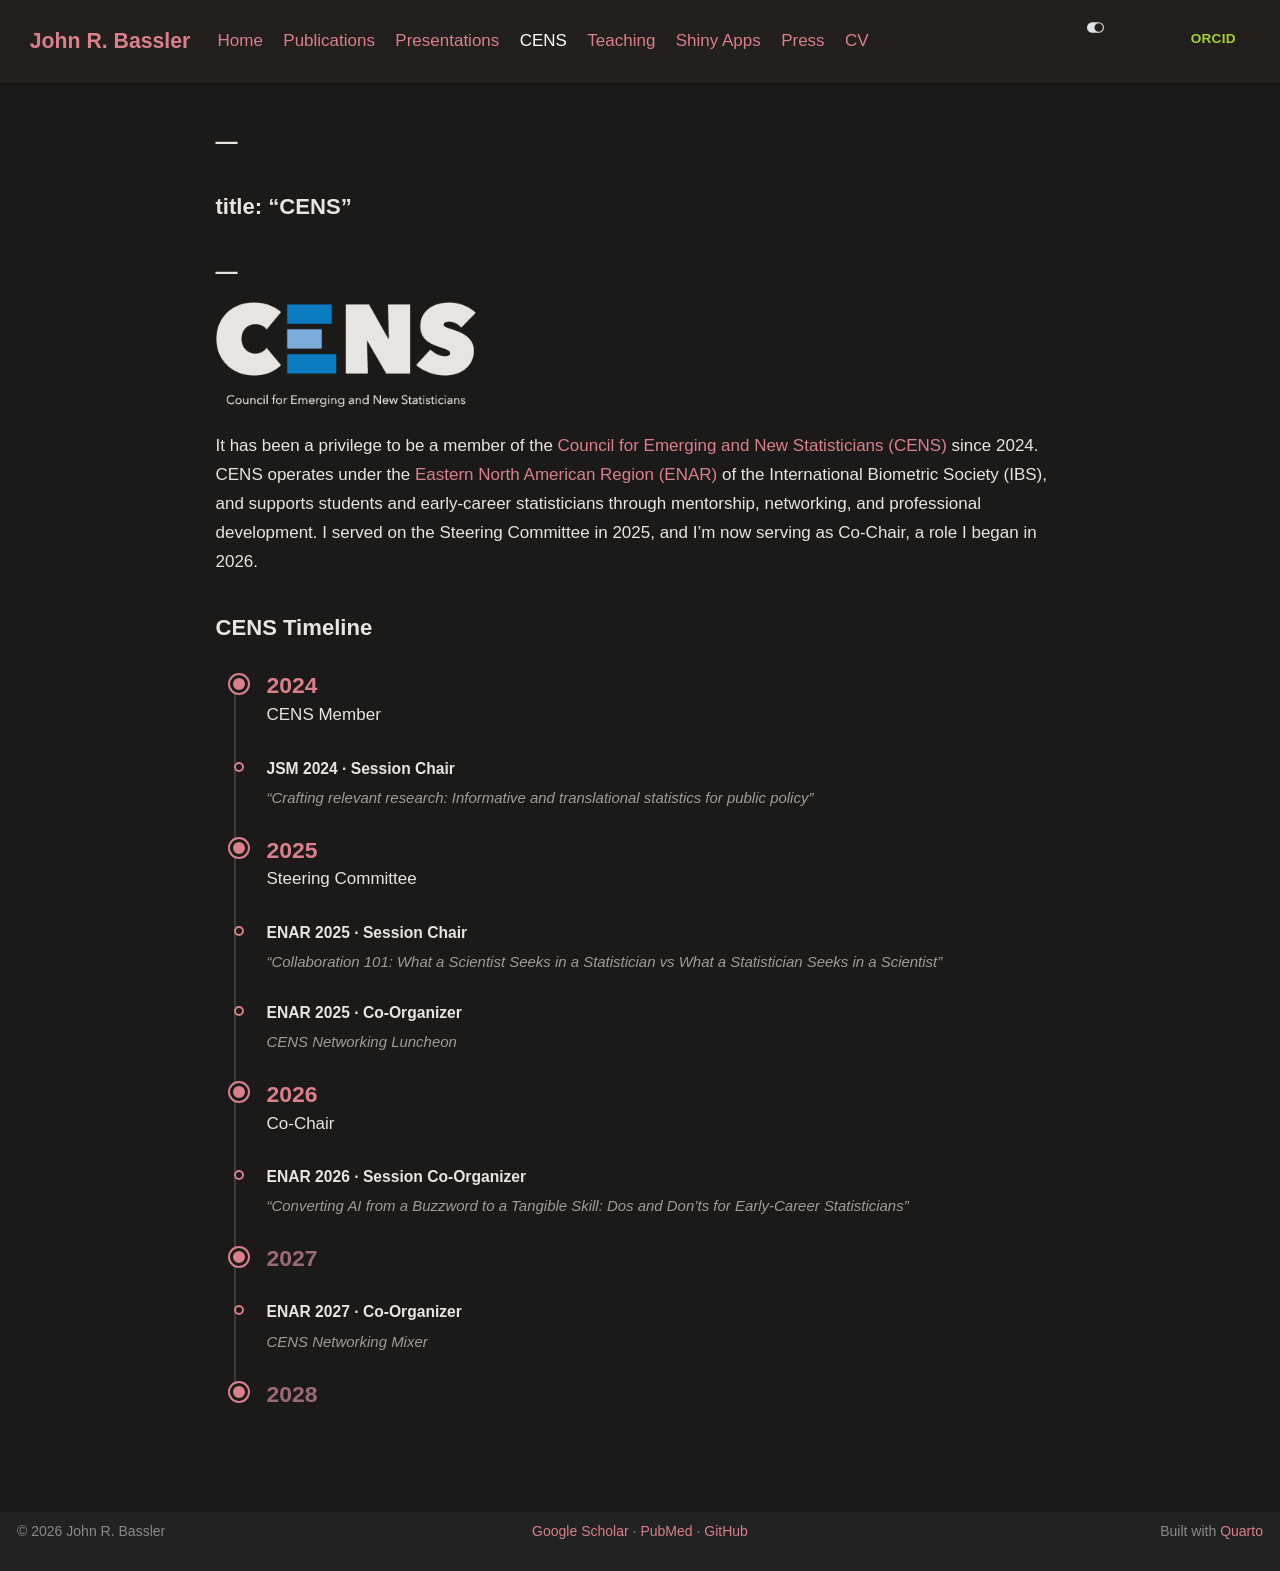
==== commit 72dd88b9: "deploy: d5912c4afa86ebda528627c8d58c98a17588355d" ====
--- a/cens.html
+++ b/cens.html
@@ -7,7 +7,7 @@
 <meta name="viewport" content="width=device-width, initial-scale=1.0, user-scalable=yes">
 
 
-<title>CENS – John R. Bassler</title>
+<title>cens – John R. Bassler</title>
 <style>
 /* Default styles provided by pandoc.
 ** See https://pandoc.org/MANUAL.html#variables-for-html for config info.
@@ -84,14 +84,14 @@
 
 
 <link rel="stylesheet" href="styles.css">
-<meta property="og:title" content="CENS – John R. Bassler">
+<meta property="og:title" content="John R. Bassler">
 <meta property="og:description" content="Clinical Database Manager II, UAB Center for AIDS Research. Spatial and survival statistical methods for HIV care outcomes in Alabama and the Deep South.">
 <meta property="og:image" content="https://www.johnrbassler.com/files/cens-logo.png">
 <meta property="og:site_name" content="John R. Bassler">
 <meta property="og:image:alt" content="CENS — Council for Emerging and New Statisticians">
 <meta property="og:image:height" content="138">
 <meta property="og:image:width" content="342">
-<meta name="twitter:title" content="CENS – John R. Bassler">
+<meta name="twitter:title" content="John R. Bassler">
 <meta name="twitter:description" content="Clinical Database Manager II, UAB Center for AIDS Research. Spatial and survival statistical methods for HIV care outcomes in Alabama and the Deep South.">
 <meta name="twitter:image" content="https://www.johnrbassler.com/files/cens-logo.png">
 <meta name="twitter:image:alt" content="CENS — Council for Emerging and New Statisticians">
@@ -349,32 +349,25 @@
 <!-- margin-sidebar -->
     
 <!-- main -->
-<main class="content" id="quarto-document-content">
-
-
-<header id="title-block-header" class="quarto-title-block default">
-<div class="quarto-title">
-<h1 class="title">CENS</h1>
-</div>
-
-
-
-<div class="quarto-title-meta">
-
-    
-  
-    
-  </div>
-  
-
-
-</header>
-
-
+<main class="content" id="quarto-document-content"><header id="title-block-header" class="quarto-title-block"></header>
+
+
+
+
+
+<section id="section" class="level2">
+<h2 class="anchored" data-anchor-id="section">—</h2>
+</section>
+<section id="title-cens" class="level2">
+<h2 class="anchored" data-anchor-id="title-cens">title: “CENS”</h2>
+</section>
+<section id="section-1" class="level2">
+<h2 class="anchored" data-anchor-id="section-1">—</h2>
 <div class="cens-logo">
 <p><img src="files/cens-logo.png" class="cens-logo-light" alt="CENS — Council for Emerging and New Statisticians"> <img src="files/cens-logo-dark.png" class="cens-logo-dark" alt="CENS — Council for Emerging and New Statisticians"></p>
 </div>
 <p>It has been a privilege to be a member of the <a href="https://cens-enar.github.io/cens_website/">Council for Emerging and New Statisticians (CENS)</a> since 2024. CENS operates under the <a href="https://www.enar.org/">Eastern North American Region (ENAR)</a> of the International Biometric Society (IBS), and supports students and early-career statisticians through mentorship, networking, and professional development. I served on the Steering Committee in 2025, and I’m now serving as Co-Chair, a role I began in 2026.</p>
+</section>
 <section id="cens-timeline" class="level2">
 <h2 class="anchored" data-anchor-id="cens-timeline">CENS Timeline</h2>
 <div class="cens-timeline">
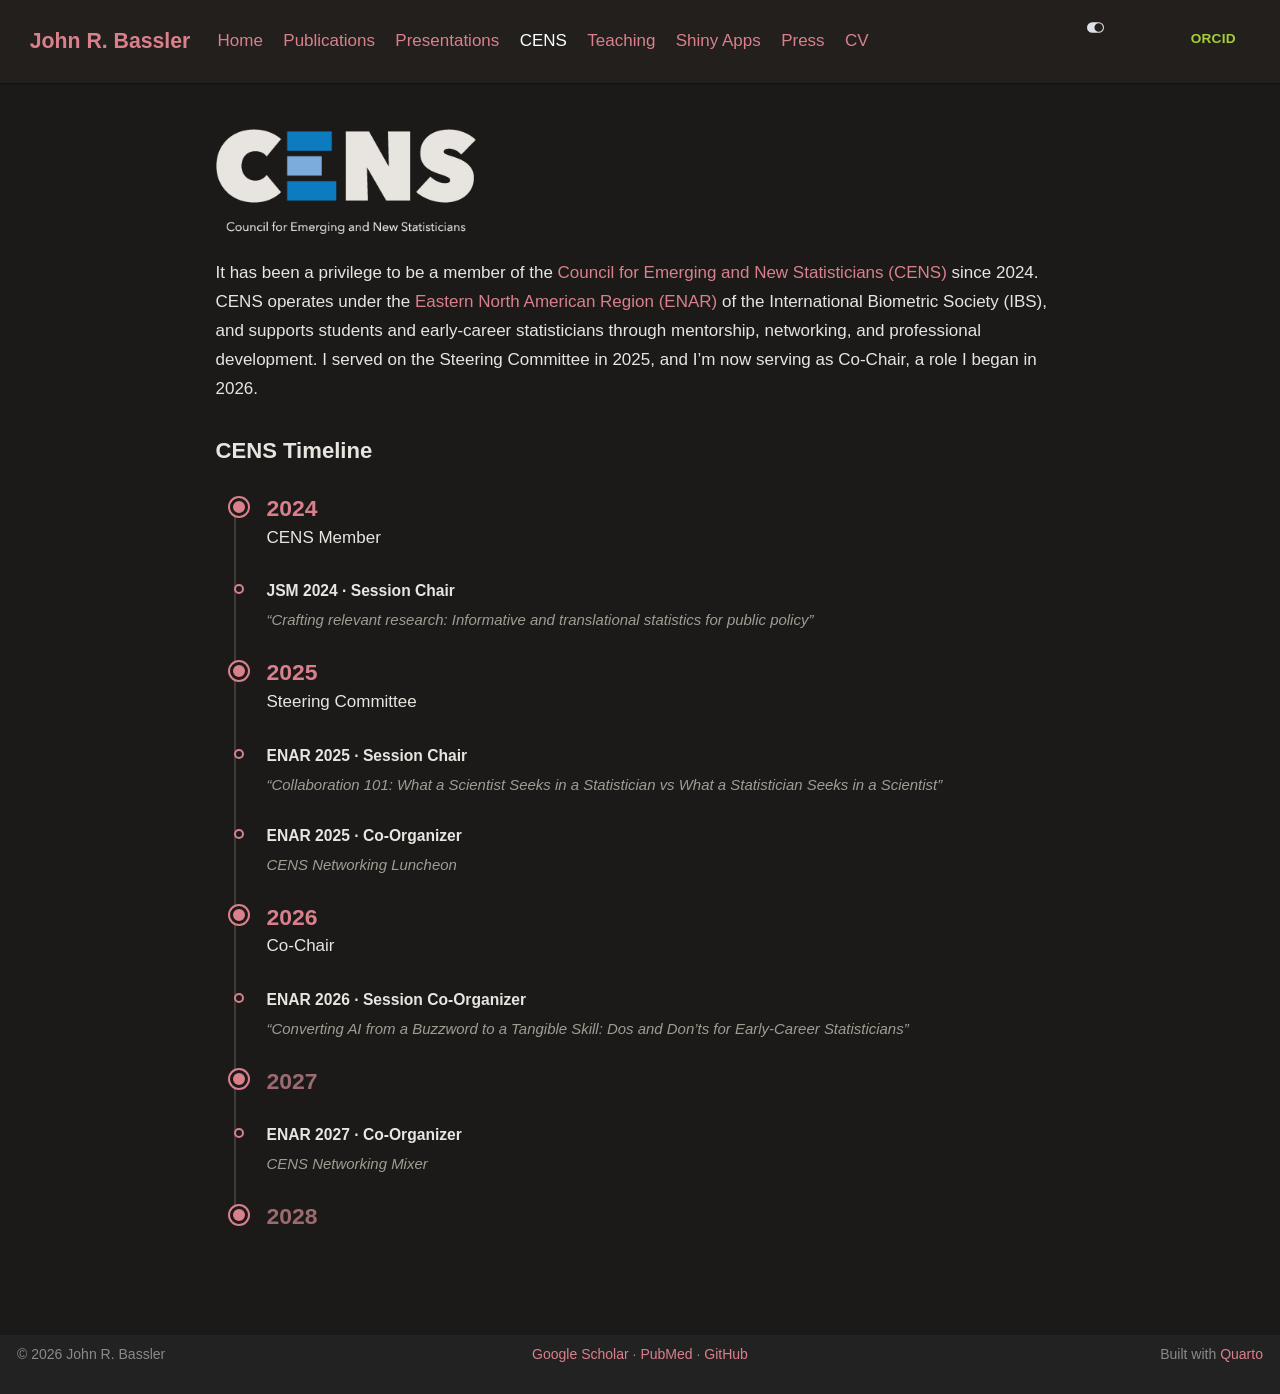
==== commit 41fedc48: "deploy: f1a96c1c45dc316bf300cc8a7532f6fcbb15059d" ====
--- a/cens.html
+++ b/cens.html
@@ -355,19 +355,10 @@
 
 
 
-<section id="section" class="level2">
-<h2 class="anchored" data-anchor-id="section">—</h2>
-</section>
-<section id="title-cens" class="level2">
-<h2 class="anchored" data-anchor-id="title-cens">title: “CENS”</h2>
-</section>
-<section id="section-1" class="level2">
-<h2 class="anchored" data-anchor-id="section-1">—</h2>
 <div class="cens-logo">
 <p><img src="files/cens-logo.png" class="cens-logo-light" alt="CENS — Council for Emerging and New Statisticians"> <img src="files/cens-logo-dark.png" class="cens-logo-dark" alt="CENS — Council for Emerging and New Statisticians"></p>
 </div>
 <p>It has been a privilege to be a member of the <a href="https://cens-enar.github.io/cens_website/">Council for Emerging and New Statisticians (CENS)</a> since 2024. CENS operates under the <a href="https://www.enar.org/">Eastern North American Region (ENAR)</a> of the International Biometric Society (IBS), and supports students and early-career statisticians through mentorship, networking, and professional development. I served on the Steering Committee in 2025, and I’m now serving as Co-Chair, a role I began in 2026.</p>
-</section>
 <section id="cens-timeline" class="level2">
 <h2 class="anchored" data-anchor-id="cens-timeline">CENS Timeline</h2>
 <div class="cens-timeline">
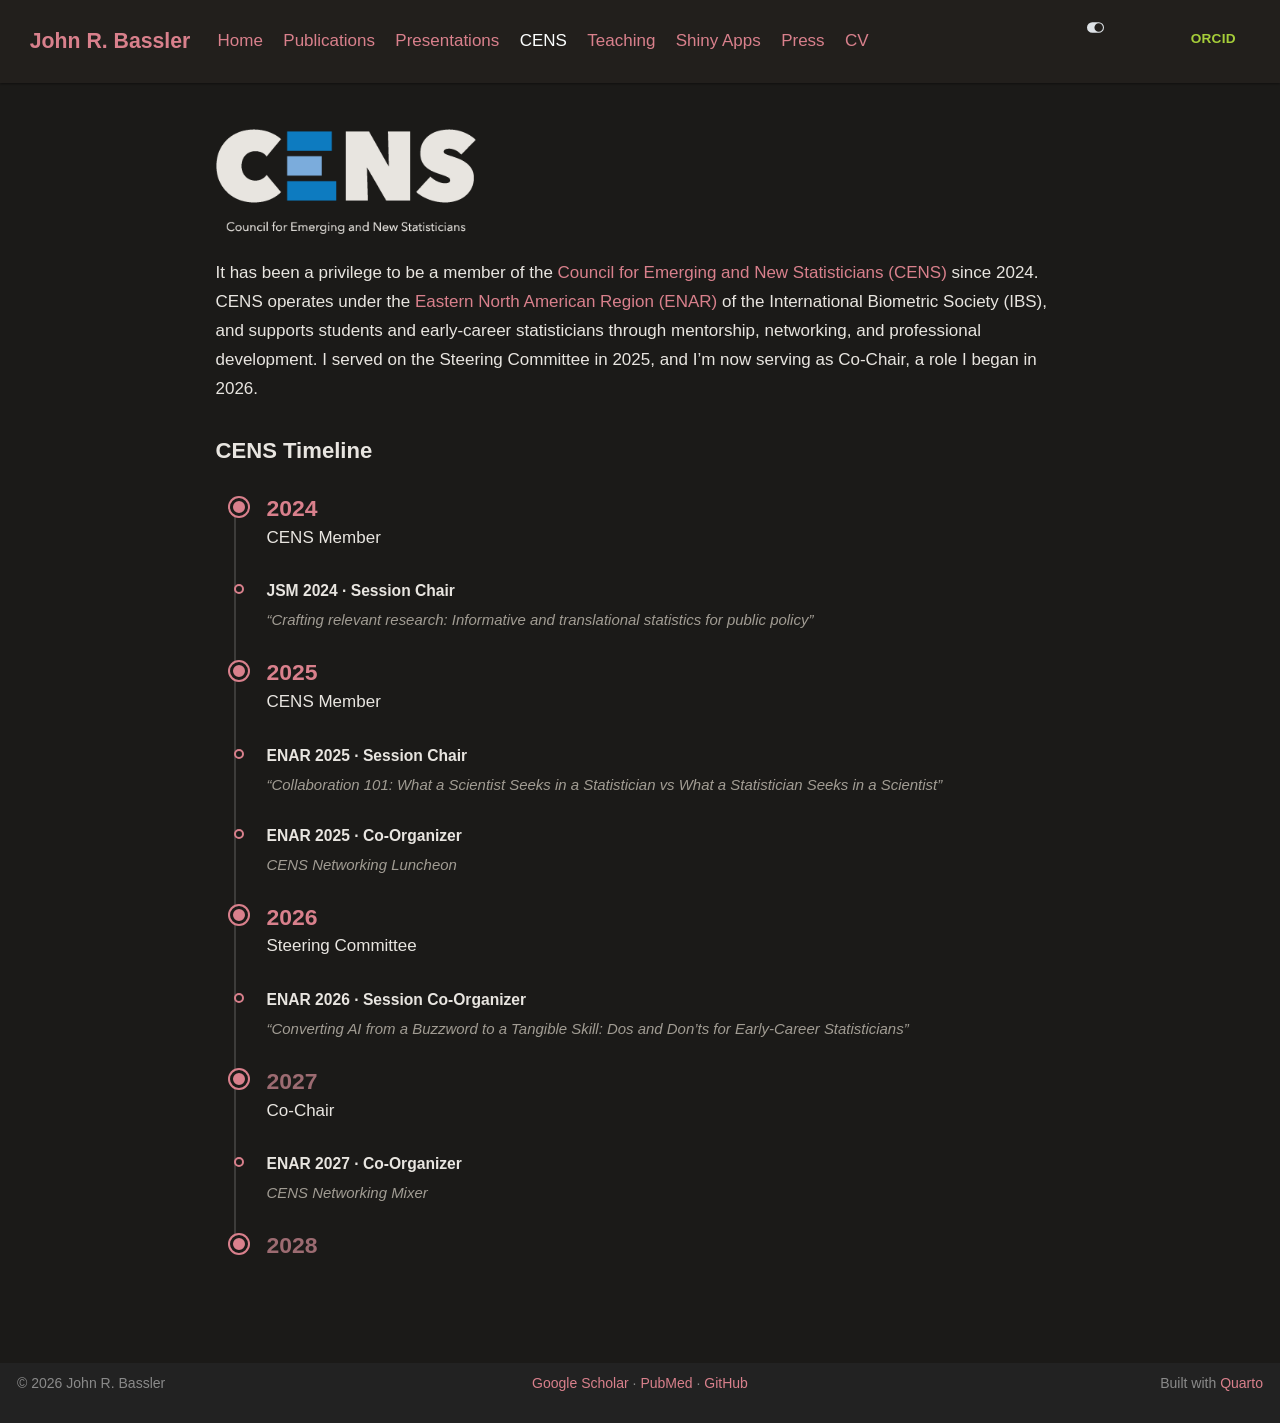
==== commit f1d058b3: "deploy: 877259fdaf6a14a365fe70539c0f456d394d030c" ====
--- a/cens.html
+++ b/cens.html
@@ -397,7 +397,7 @@
 2025
 </div>
 <div class="cens-timeline-role">
-Steering Committee
+CENS Member
 </div>
 </div>
 </div>
@@ -436,7 +436,7 @@
 2026
 </div>
 <div class="cens-timeline-role">
-Co-Chair
+Steering Committee
 </div>
 </div>
 </div>
@@ -460,6 +460,9 @@
 <div class="cens-timeline-content">
 <div class="cens-timeline-year">
 2027
+</div>
+<div class="cens-timeline-role">
+Co-Chair
 </div>
 </div>
 </div>
